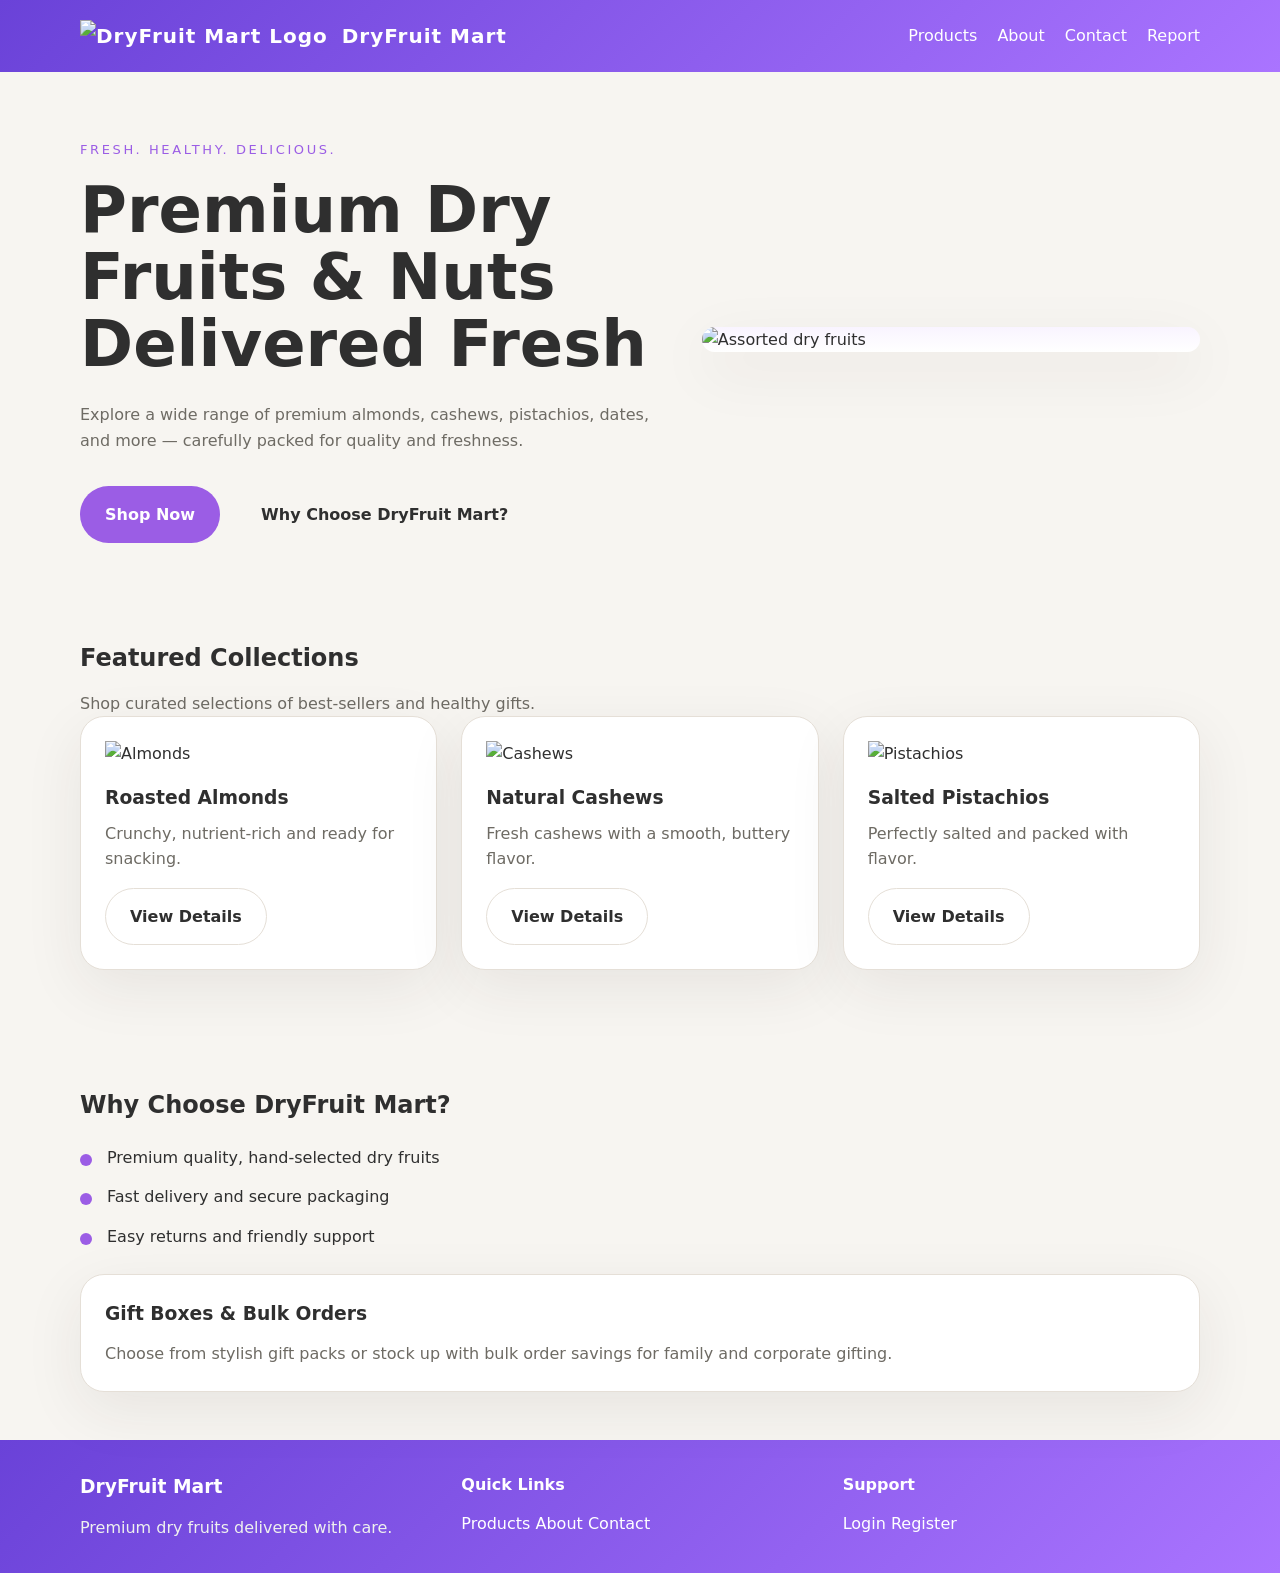
==== index.html @ 72a81921 "Fix HTML encoding issues in index.html" ====
<!DOCTYPE html>
<html lang="en">
<head>
  <meta charset="UTF-8" />
  <meta name="viewport" content="width=device-width, initial-scale=1.0" />
  <title>DryFruit Mart | Premium Dry Fruits</title>
  <link rel="stylesheet" href="style.css" />
 <link rel="icon" href="images/favicon.png">
</head>
<body>
  <div class="page-shell">
    <header class="site-header">
      <div class="container header-row">
        <a class="brand" href="index.html">
          <img src="images/logo.png" alt="DryFruit Mart Logo" />
          DryFruit Mart
        </a>
        <nav class="nav-links">
          <a href="products.html">Products</a>
          <a href="about.html">About</a>
          <a href="contact.html">Contact</a>
          <a href="report.html">Report</a>
        </nav>
      </div>
    </header>

    <main>
      <section class="hero">
        <div class="container hero-grid">
          <div>
            <span class="eyebrow">Fresh. Healthy. Delicious.</span>
            <h1>Premium Dry Fruits &amp; Nuts Delivered Fresh</h1>
            <p>Explore a wide range of premium almonds, cashews, pistachios, dates, and more — carefully packed for quality and freshness.</p>
            <div class="hero-actions">
              <a class="button primary" href="products.html">Shop Now</a>
              <a class="button transparent" href="about.html">Why Choose DryFruit Mart?</a>
            </div>
          </div>
          <div class="hero-image">
            <img src="images/dryfruits.jfif" alt="Assorted dry fruits" />
          </div>
        </div>
      </section>

      <section class="featured container">
        <div class="section-heading">
          <h2>Featured Collections</h2>
          <p>Shop curated selections of best-sellers and healthy gifts.</p>
        </div>
        <div class="product-grid">
          <article class="product-card">
            <img src="images/almonds.jfif" alt="Almonds" />
            <h3>Roasted Almonds</h3>
            <p>Crunchy, nutrient-rich and ready for snacking.</p>
            <a class="button secondary" href="product.html">View Details</a>
          </article>
          <article class="product-card">
            <img src="images/Cashews.jfif" alt="Cashews" />
            <h3>Natural Cashews</h3>
            <p>Fresh cashews with a smooth, buttery flavor.</p>
            <a class="button secondary" href="product.html">View Details</a>
          </article>
          <article class="product-card">
            <img src="images/Pistachios.jfif" alt="Pistachios" />
            <h3>Salted Pistachios</h3>
            <p>Perfectly salted and packed with flavor.</p>
            <a class="button secondary" href="product.html">View Details</a>
          </article>
        </div>
      </section>

      <section class="benefits container split-section">
        <div>
          <h2>Why Choose DryFruit Mart?</h2>
          <ul class="benefit-list">
            <li>Premium quality, hand-selected dry fruits</li>
            <li>Fast delivery and secure packaging</li>
            <li>Easy returns and friendly support</li>
          </ul>
        </div>
        <div class="feature-card">
          <h3>Gift Boxes &amp; Bulk Orders</h3>
          <p>Choose from stylish gift packs or stock up with bulk order savings for family and corporate gifting.</p>
        </div>
      </section>
    </main>

    <footer class="site-footer">
      <div class="container footer-grid">
        <div>
          <h3>DryFruit Mart</h3>
          <p>Premium dry fruits delivered with care.</p>
        </div>
        <div>
          <h4>Quick Links</h4>
          <a href="products.html">Products</a>
          <a href="about.html">About</a>
          <a href="contact.html">Contact</a>
        </div>
        <div>
          <h4>Support</h4>
          <a href="login.html">Login</a>
          <a href="register.html">Register</a>
        </div>
      </div>
    </footer>
  </div>
</body>
</html>
---- style.css ----
:root {
  --bg: #f7f5f1;
  --surface: #ffffff;
  --surface-dark: #f0ebe3;
  --text: #2f2f2f;
  --muted: #6e6b64;
  --accent: #9b5de5;
  --accent-dark: #7f3bd5;
  --border: #e5dfd7;
  --shadow: 0 18px 60px rgba(46, 42, 39, 0.08);
}

* {
  box-sizing: border-box;
}

html,
body {
  margin: 0;
  min-height: 100%;
  font-family: "Inter", system-ui, -apple-system, BlinkMacSystemFont, "Segoe UI", sans-serif;
  background: var(--bg);
  color: var(--text);
}

body {
  line-height: 1.6;
}

img {
  max-width: 100%;
  display: block;
}

a {
  color: inherit;
  text-decoration: none;
}

.container {
  width: min(1120px, calc(100% - 32px));
  margin: 0 auto;
}

.header-row,
.footer-grid,
.hero-grid,
.product-grid,
.split-section {
  display: grid;
  gap: 24px;
}

.header-row {
  grid-template-columns: auto 1fr;
  align-items: center;
  padding: 20px 0;
}

.brand {
  display: inline-flex;
  align-items: center;
  gap: 14px;
  font-weight: 700;
  font-size: 20px;
  letter-spacing: 0.05em;
  color: inherit;
}

.brand img {
  max-height: 54px;
  width: auto;
  display: block;
}

.nav-links {
  display: flex;
  gap: 20px;
  justify-content: flex-end;
  align-items: center;
}

.site-header {
  background: linear-gradient(135deg, #6a42d8 0%, #aa74ff 100%);
  color: #ffffff;
}

.site-header .brand,
.site-header .nav-links a {
  color: white;
}

.hero {
  padding: 64px 0 48px;
}

.hero-grid {
  grid-template-columns: 1.2fr 1fr;
  align-items: center;
}

.eyebrow {
  display: inline-block;
  text-transform: uppercase;
  letter-spacing: 0.2em;
  color: var(--accent);
  font-size: 13px;
  margin-bottom: 16px;
}

.hero h1 {
  margin: 0;
  font-size: clamp(42px, 5vw, 67px);
  line-height: 1.05;
}

.hero p {
  max-width: 672px;
  margin: 24px 0 32px;
  color: var(--muted);
}

.hero-actions {
  display: flex;
  flex-wrap: wrap;
  gap: 16px;
}

.button {
  display: inline-flex;
  align-items: center;
  justify-content: center;
  border: 1px solid transparent;
  padding: 15px 24px;
  border-radius: 999px;
  font-weight: 600;
  transition: transform 0.2s ease, box-shadow 0.2s ease, background-color 0.2s ease;
}

.button:hover {
  transform: translateY(-1px);
}

.button.primary {
  background: var(--accent);
  color: white;
}

.button.secondary {
  background: white;
  color: var(--text);
  border-color: var(--border);
}

.button.transparent {
  background: transparent;
  color: var(--text);
}

.hero-image {
  border-radius: 32px;
  overflow: hidden;
  background: linear-gradient(180deg, #f9f4ff 0%, #fff 100%);
  box-shadow: var(--shadow);
}

.featured,
.benefits {
  padding: 48px 0;
}

.section-heading h2,
.feature-card h3,
.site-footer h3,
.site-footer h4 {
  margin: 0 0 13px;
}

.section-heading p,
.feature-card p,
.site-footer p {
  margin: 0;
  color: var(--muted);
}

.product-grid {
  grid-template-columns: repeat(3, minmax(0, 1fr));
}

.product-card,
.feature-card {
  background: var(--surface);
  border: 1px solid var(--border);
  border-radius: 24px;
  box-shadow: var(--shadow);
  padding: 24px;
}

.product-card h3 {
  margin: 16px 0 8px;
}

.product-card p {
  margin: 0 0 16px;
  color: var(--muted);
}

.benefits .split-section {
  grid-template-columns: 1fr 1fr;
  align-items: start;
}

.benefit-list {
  list-style: none;
  padding: 0;
  margin: 20px 0 0;
  display: grid;
  gap: 14px;
}

.benefit-list li {
  position: relative;
  padding-left: 27px;
  color: var(--text);
}

.benefit-list li::before {
  content: "";
  position: absolute;
  left: 0;
  top: 9px;
  width: 12px;
  height: 12px;
  border-radius: 50%;
  background: var(--accent);
}

.site-footer {
  background: linear-gradient(135deg, #6a42d8 0%, #aa74ff 100%);
  color: #ffffff;
  padding: 32px 0;
}

.footer-grid {
  grid-template-columns: repeat(3, minmax(0, 1fr));
}

.site-footer p{
  display: block;
  margin-top: 12px;
  color: hsl(100, 10%, 94%);
}

@media (max-width: 860px) {
  .header-row,
  .hero-grid,
  .footer-grid,
  .product-grid,
  .split-section {
    grid-template-columns: 1fr;
  }

  .hero {
    padding-top: 40px;
  }
}

@media (max-width: 520px) {
  .nav-links {
    flex-wrap: wrap;
    justify-content: center;
  }

  .hero p,
  .section-heading p {
    max-width: 100%;
  }
}

.auth-shell {
  min-height: 100vh;
  display: flex;
  align-items: center;
  justify-content: center;
  padding: 32px;
  background: linear-gradient(135deg, #f8f0ff 0%, #ffffff 48%, #f2f2ff 100%);
}

.back-link {
  position: absolute;
  top: 48px;
  left: 18px;
  z-index: 20;
  display: inline-block;
  color: var(--text);
  background: rgba(255,255,255,0.95);
  padding: 8px 12px;
  border-radius: 10px;
  text-decoration: none;
  border: 1px solid var(--border);
  font-weight: 600;
  box-shadow: 0 6px 18px rgba(46, 42, 39, 0.06);
}

@media (max-width: 520px) {
  .back-link {
    top: 18px;
    left: 12px;
    padding: 6px 10px;
    font-size: 0.95rem;
  }
}


.auth-card {
  display: grid;
  grid-template-columns: 1fr 1fr;
  width: min(820px, 100%);
  border-radius: 24px;
  overflow: hidden;
  box-shadow: 0 36px 90px rgba(74, 52, 183, 0.18);
  background: white;
}

.auth-panel {
  padding: 32px;
  display: flex;
  flex-direction: column;
  justify-content: center;
}

.auth-form-panel {
  gap: 24px;
  max-width: 420px;
}

.auth-logo {
  font-weight: 700;
  letter-spacing: 0.12em;
  text-transform: uppercase;
  color: #5b3be7;
  margin-bottom: 20px;
}

.auth-form-panel h1 {
  margin: 0;
  font-size: 32px;
}

.auth-description,
.auth-welcome-panel p {
  color: var(--muted);
  line-height: 1.8;
}

.auth-input {
  width: 100%;
  padding: 16px 18px;
  margin: 10px 0 16px;
  border-radius: 16px;
  border: 1px solid #e5defd;
  background: #fbf7ff;
  color: var(--text);
  font-size: 16px;
}

.auth-input:focus {
  outline: none;
  border-color: #9b5de5;
  box-shadow: 0 0 0 3px rgba(155, 93, 229, 0.12);
}

.auth-submit {
  width: 100%;
  border-radius: 20px;
  padding: 16px;
}

.auth-footnote {
  color: var(--muted);
  margin-top: 16px;
}

.auth-footnote a {
  color: var(--accent);
  text-decoration: underline;
}

.auth-welcome-panel {
  background: linear-gradient(135deg, #6a42d8 0%, #aa74ff 100%);
  color: white;
  justify-content: center;
  gap: 20px;
  padding: 32px;
}

.welcome-badge {
  display: inline-flex;
  align-items: center;
  justify-content: center;
  width: max-content;
  padding: 14px 20px;
  border-radius: 999px;
  background: rgba(255, 255, 255, 0.18);
  font-weight: 700;
  letter-spacing: 0.06em;
  text-transform: uppercase;
}

.auth-welcome-panel h2 {
  margin: 0;
  font-size: 34px;
  line-height: 1.05;
}

.auth-welcome-panel p {
  max-width: 240px;
}

@media (max-width: 860px) {
  .auth-card {
    grid-template-columns: 1fr;
  }
}

@media (max-width: 520px) {
  .auth-card {
    border-radius: 1.25rem;
  }

  .auth-panel {
    padding: 2rem;
  }
}
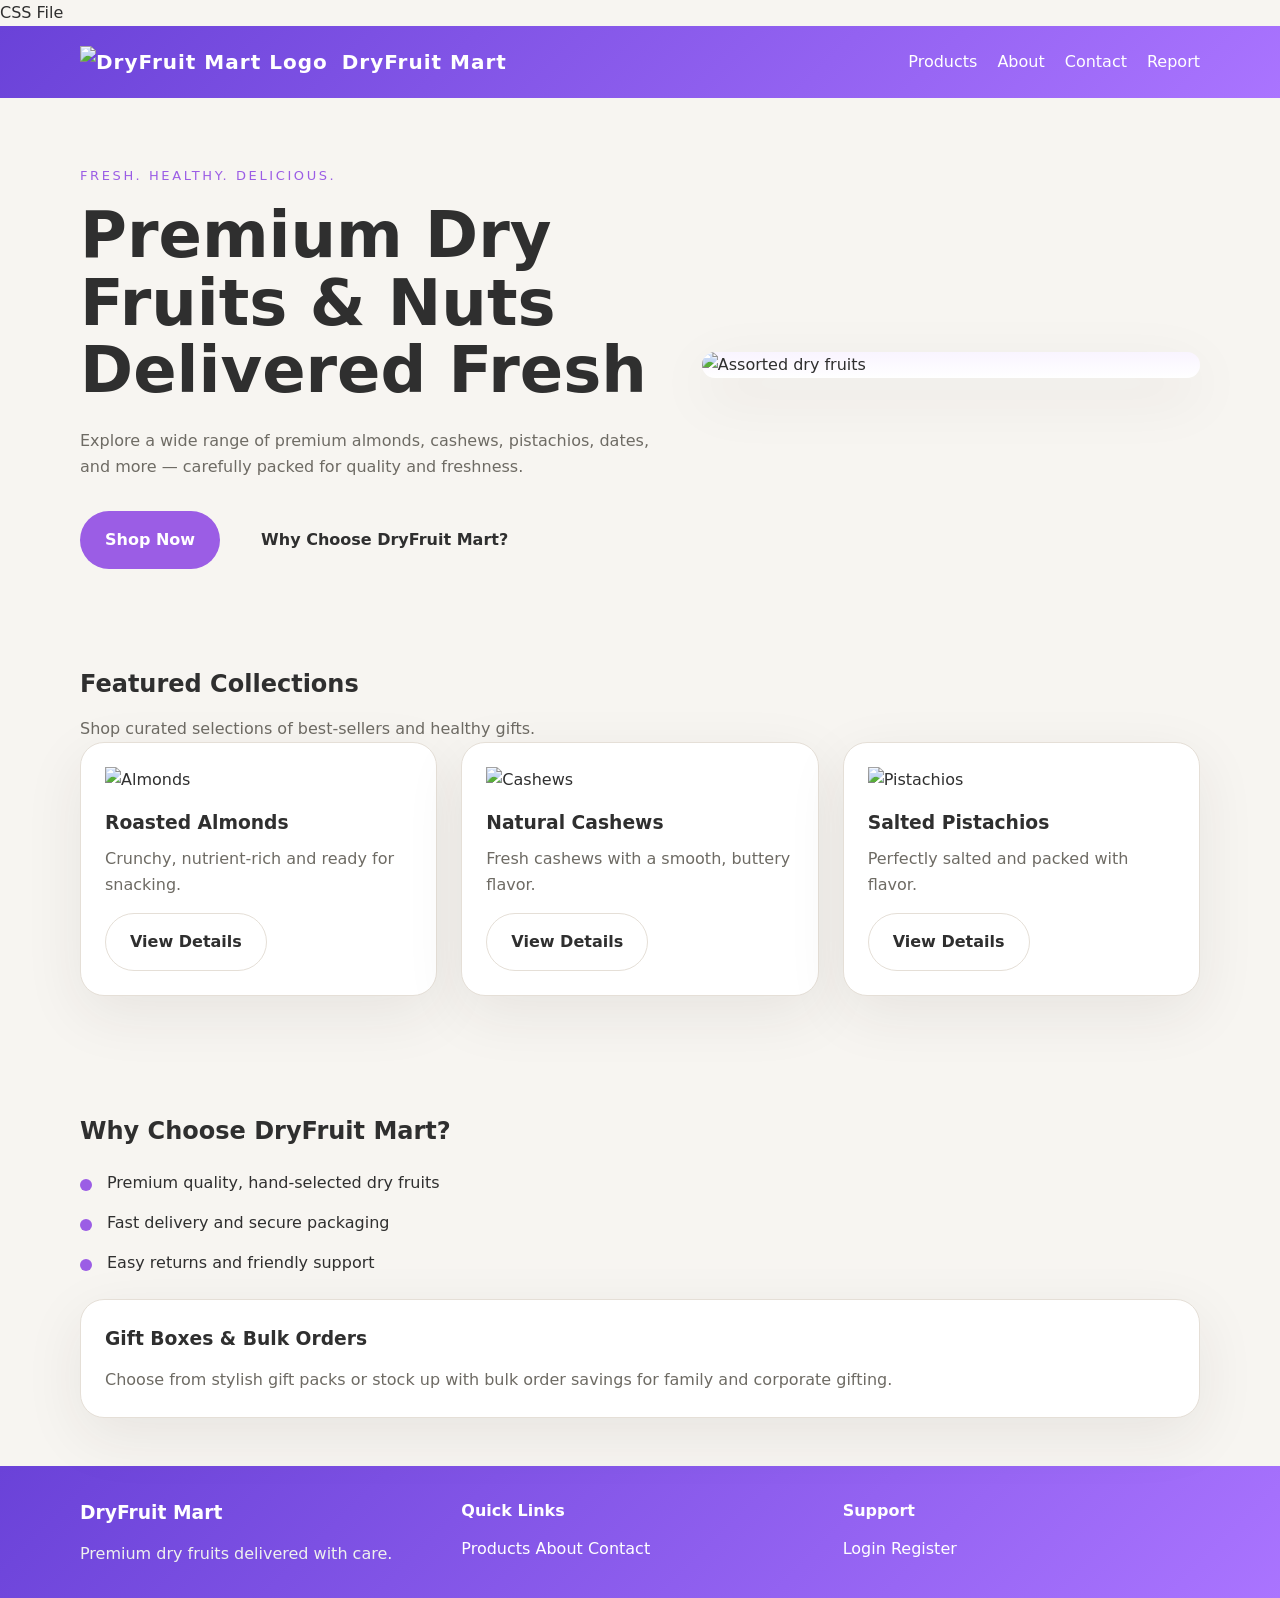
==== commit b511e92f: "Update index.html" ====
--- a/index.html
+++ b/index.html
@@ -8,6 +8,7 @@
  <link rel="icon" href="images/favicon.png">
 </head>
 <body>
+  <a href="style.css">CSS File</a>
   <div class="page-shell">
     <header class="site-header">
       <div class="container header-row">
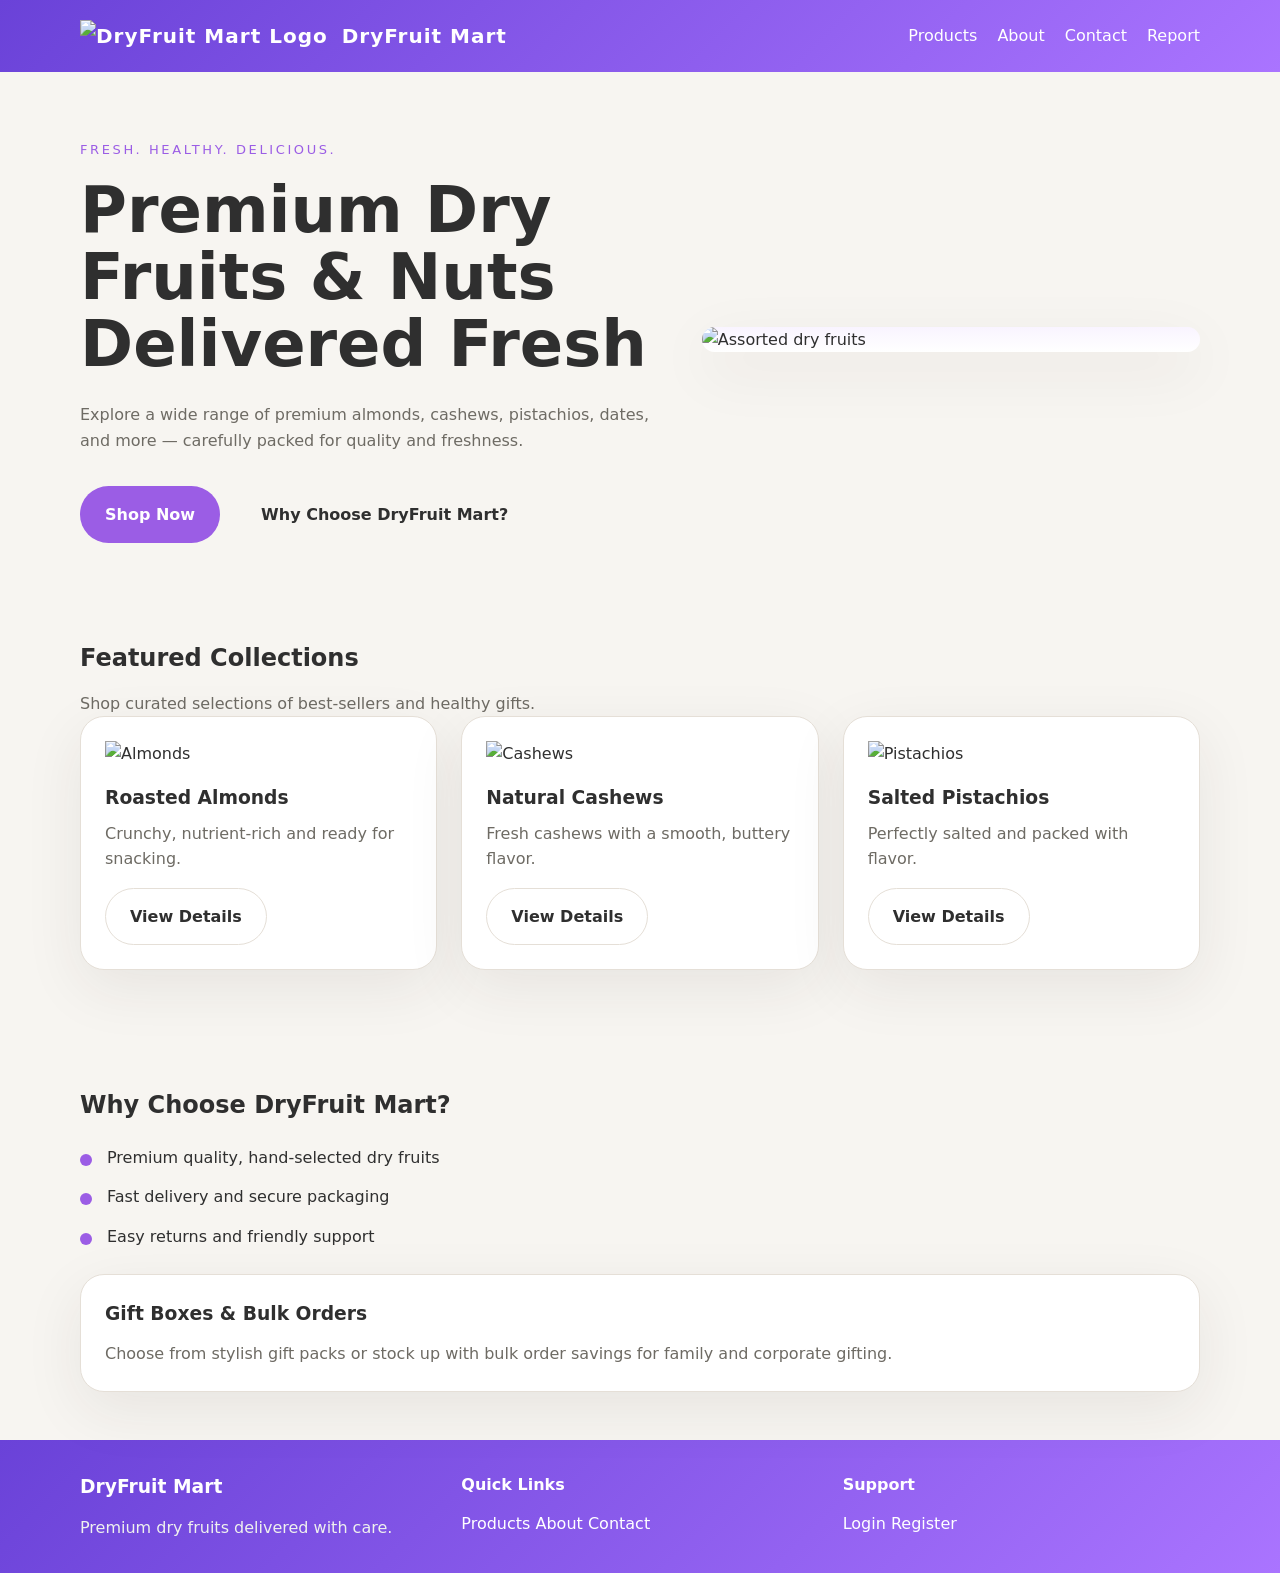
==== commit 16c5653f: "Update index.html" ====
--- a/index.html
+++ b/index.html
@@ -8,7 +8,7 @@
  <link rel="icon" href="images/favicon.png">
 </head>
 <body>
-  <a href="style.css">CSS File</a>
+  <a href="style.css"></a>
   <div class="page-shell">
     <header class="site-header">
       <div class="container header-row">
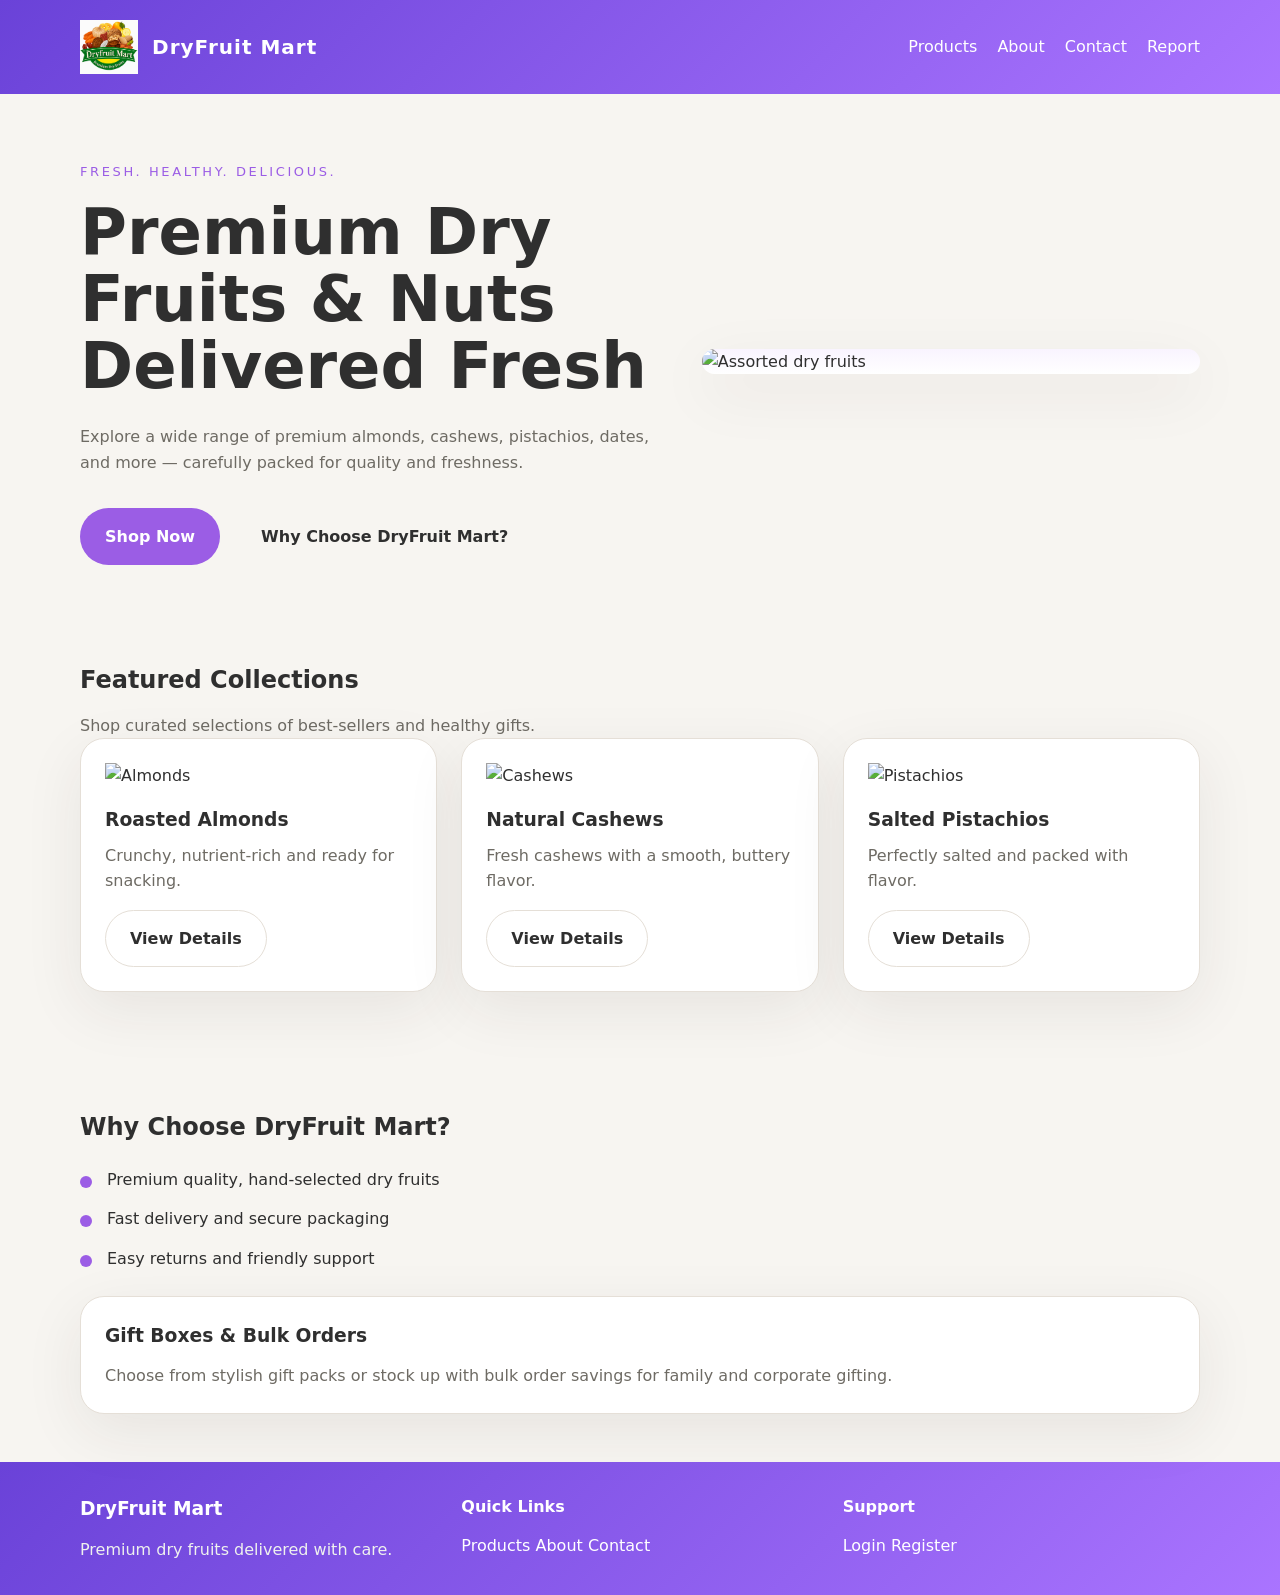
==== commit 479ec0f2: "Update index.html" ====
--- a/index.html
+++ b/index.html
@@ -9,11 +9,12 @@
 </head>
 <body>
   <a href="style.css"></a>
+  <a href="logo.png"></a>
   <div class="page-shell">
     <header class="site-header">
       <div class="container header-row">
         <a class="brand" href="index.html">
-          <img src="images/logo.png" alt="DryFruit Mart Logo" />
+          <img src="logo.png" alt="DryFruit Mart Logo" />
           DryFruit Mart
         </a>
         <nav class="nav-links">
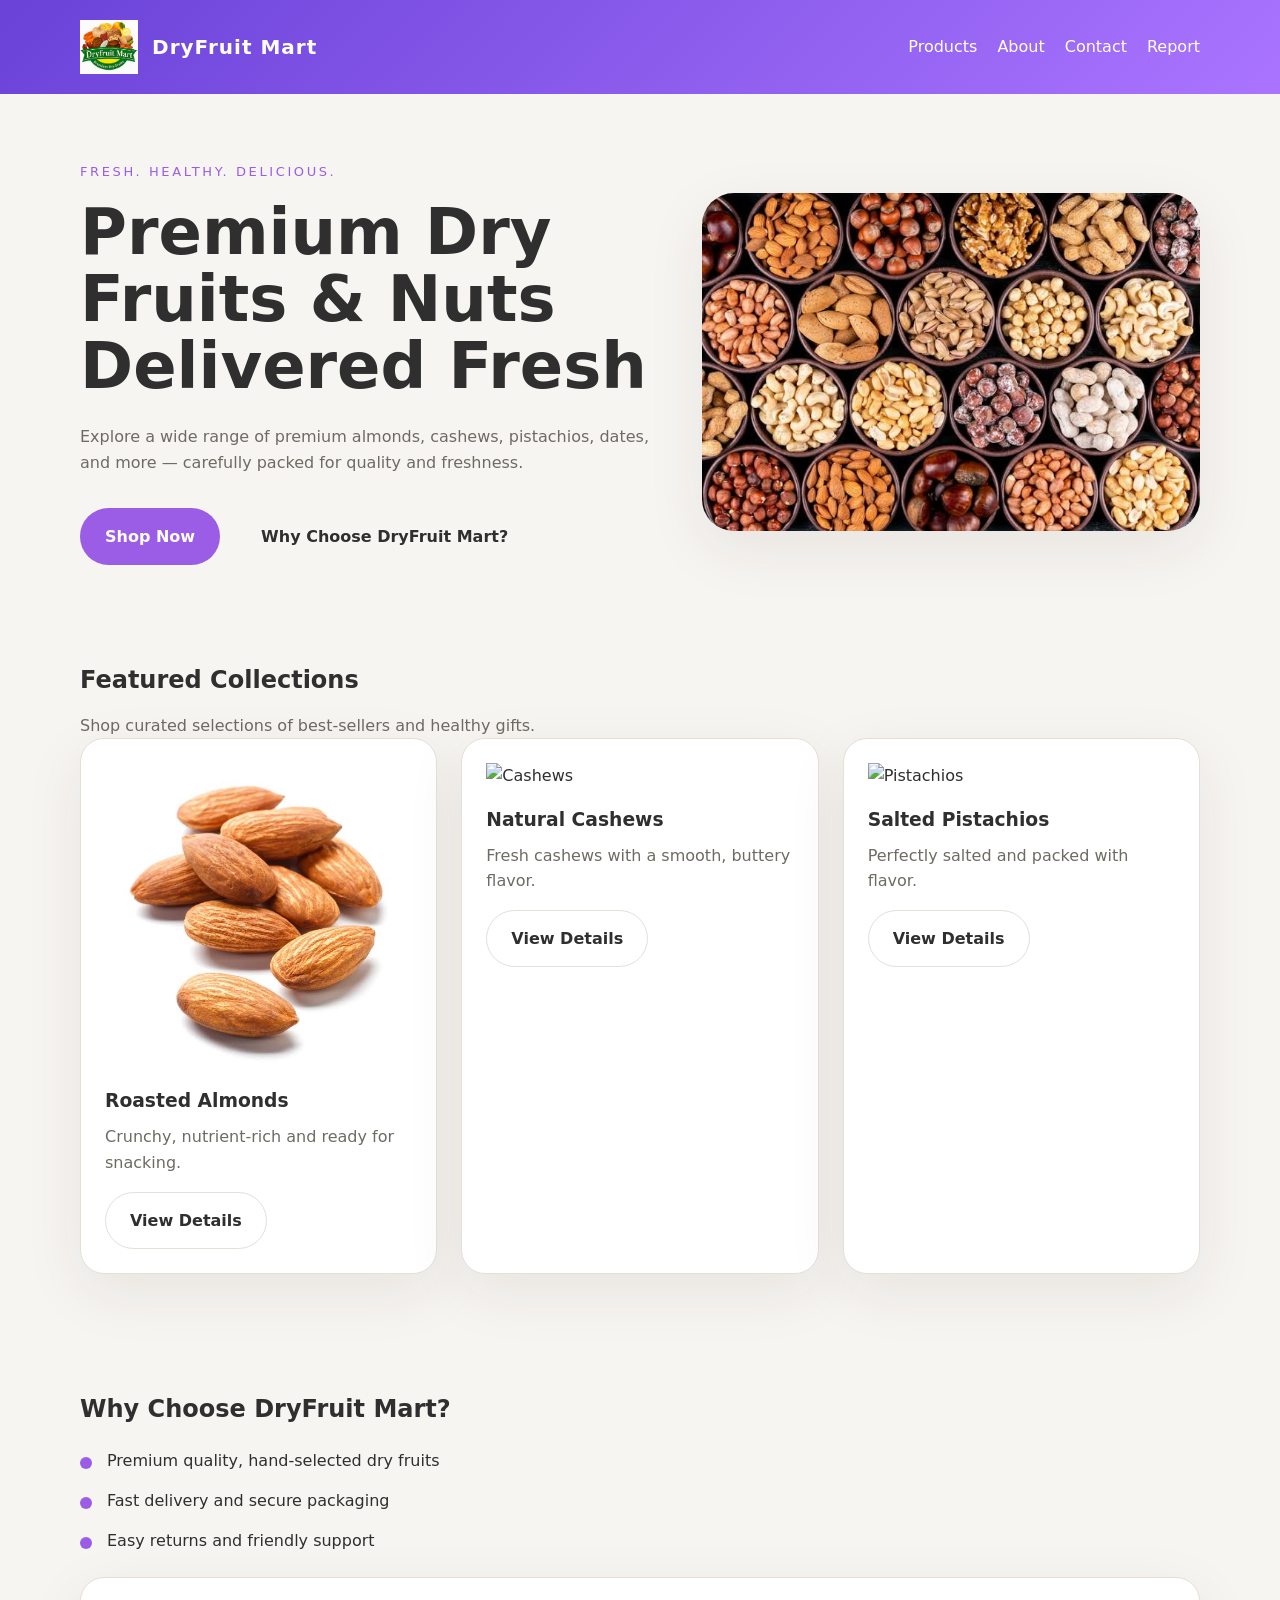
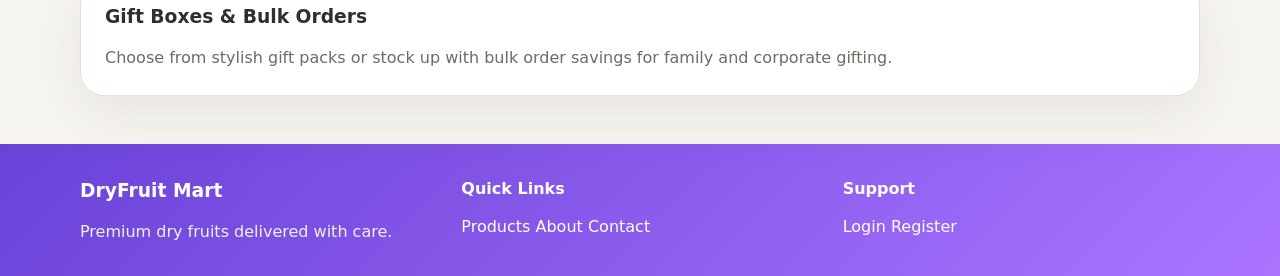
==== commit 200228c5: "Update index.html" ====
--- a/index.html
+++ b/index.html
@@ -5,11 +5,11 @@
   <meta name="viewport" content="width=device-width, initial-scale=1.0" />
   <title>DryFruit Mart | Premium Dry Fruits</title>
   <link rel="stylesheet" href="style.css" />
- <link rel="icon" href="images/favicon.png">
+ <link rel="icon" href="favicon.png">
 </head>
 <body>
   <a href="style.css"></a>
-  <a href="logo.png"></a>
+  <a href="product.html"></a>
   <div class="page-shell">
     <header class="site-header">
       <div class="container header-row">
@@ -39,7 +39,7 @@
             </div>
           </div>
           <div class="hero-image">
-            <img src="images/dryfruits.jfif" alt="Assorted dry fruits" />
+            <img src="dryfruits.jfif" alt="Assorted dry fruits" />
           </div>
         </div>
       </section>
@@ -51,7 +51,7 @@
         </div>
         <div class="product-grid">
           <article class="product-card">
-            <img src="images/almonds.jfif" alt="Almonds" />
+            <img src="almonds.jfif" alt="Almonds" />
             <h3>Roasted Almonds</h3>
             <p>Crunchy, nutrient-rich and ready for snacking.</p>
             <a class="button secondary" href="product.html">View Details</a>
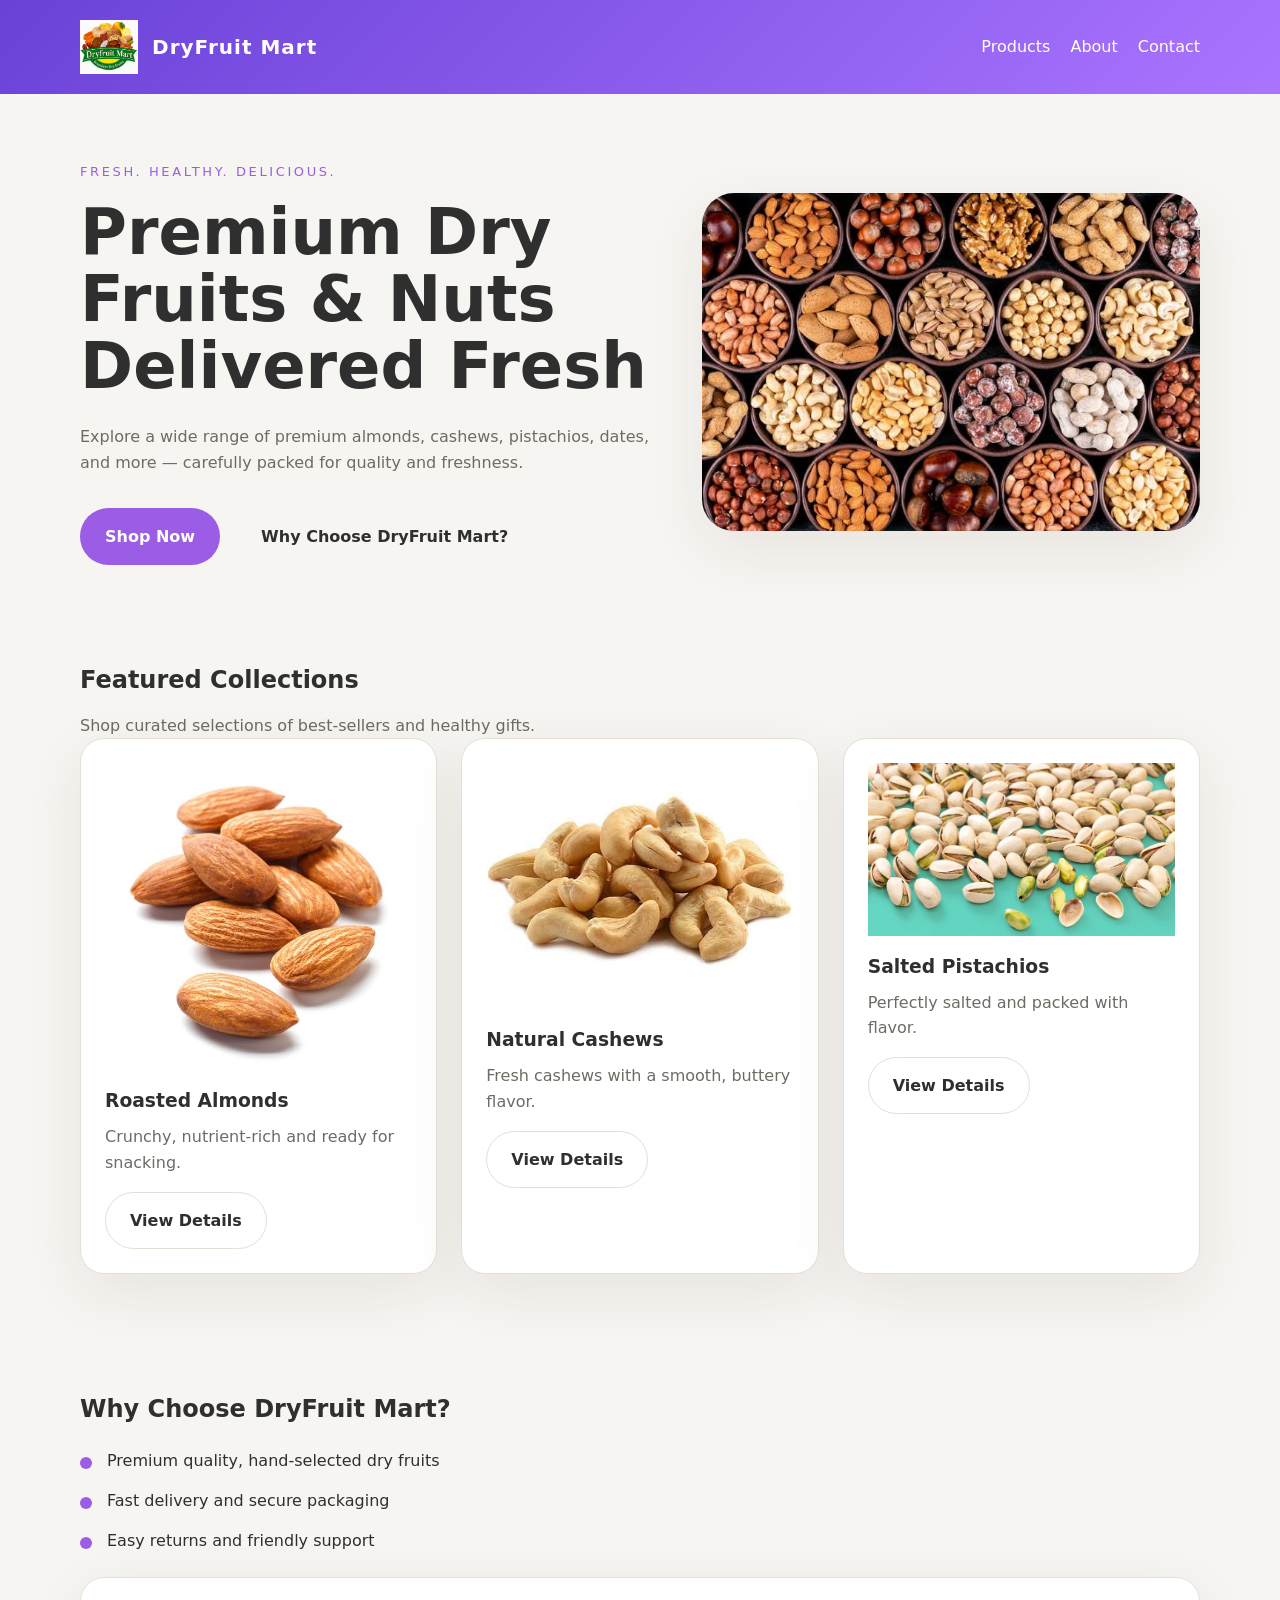
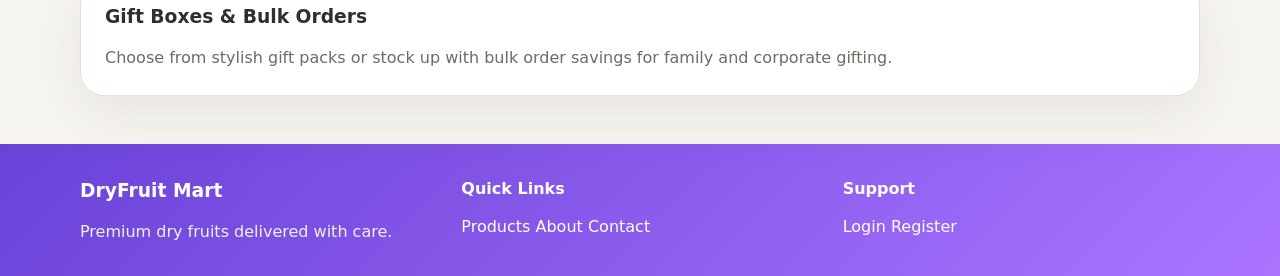
==== commit 64d7fb70: "Fix HTML formatting issues in index.html" ====
--- a/index.html
+++ b/index.html
@@ -21,7 +21,6 @@
           <a href="products.html">Products</a>
           <a href="about.html">About</a>
           <a href="contact.html">Contact</a>
-          <a href="report.html">Report</a>
         </nav>
       </div>
     </header>
@@ -57,13 +56,13 @@
             <a class="button secondary" href="product.html">View Details</a>
           </article>
           <article class="product-card">
-            <img src="images/Cashews.jfif" alt="Cashews" />
+            <img src="Cashews.jfif" alt="Cashews" />
             <h3>Natural Cashews</h3>
             <p>Fresh cashews with a smooth, buttery flavor.</p>
             <a class="button secondary" href="product.html">View Details</a>
           </article>
           <article class="product-card">
-            <img src="images/Pistachios.jfif" alt="Pistachios" />
+            <img src="Pistachios.jfif" alt="Pistachios" />
             <h3>Salted Pistachios</h3>
             <p>Perfectly salted and packed with flavor.</p>
             <a class="button secondary" href="product.html">View Details</a>
